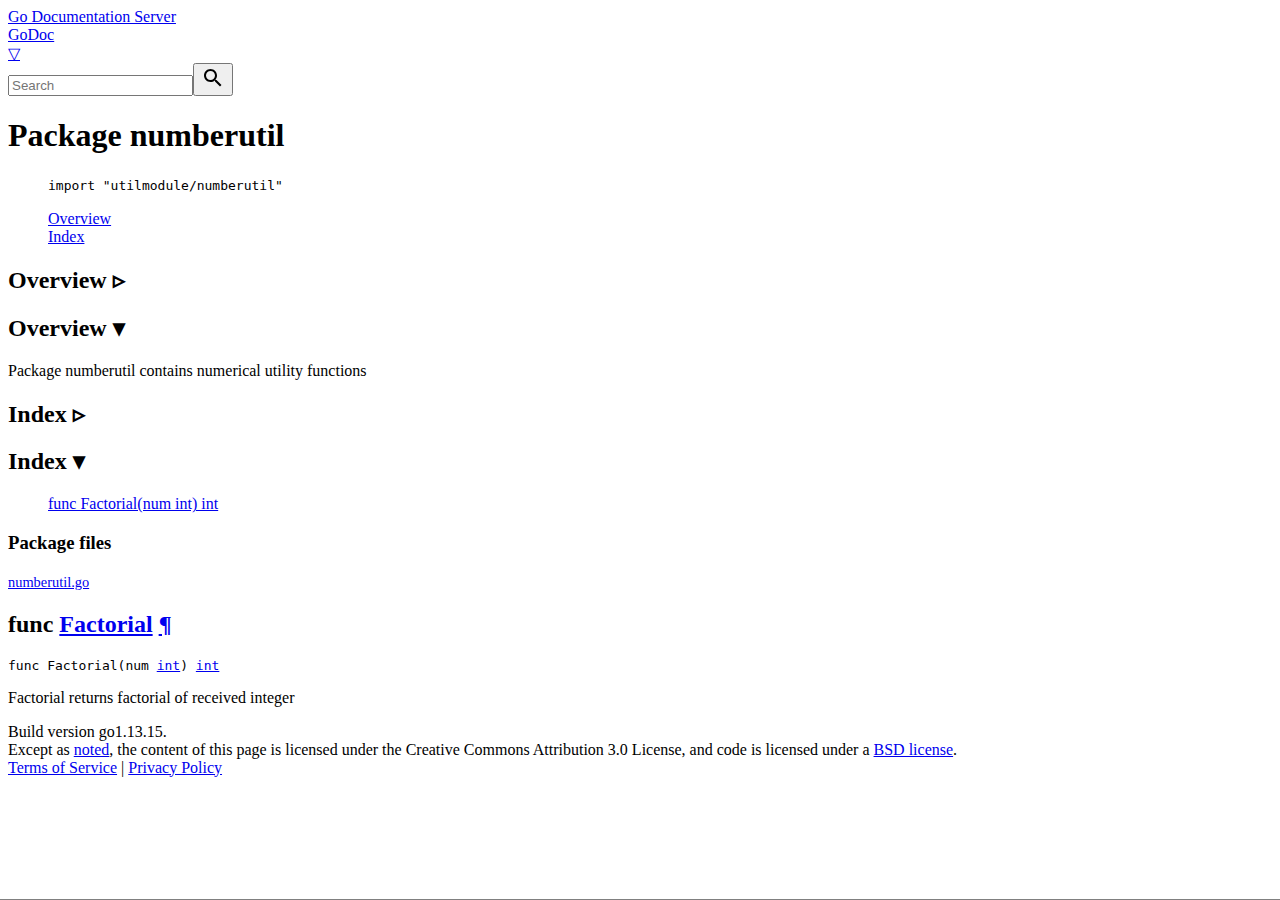
==== master/pkg/utilmodule/numberutil/index.html @ 40160426 "Update documentation" ====
<!DOCTYPE html>
<html>
<head>
<meta http-equiv="Content-Type" content="text/html; charset=utf-8">
<meta name="viewport" content="width=device-width, initial-scale=1">
<meta name="theme-color" content="#375EAB">

  <title>numberutil - Go Documentation Server</title>

<link type="text/css" rel="stylesheet" href="../../../lib/godoc/style.css">

<script>window.initFuncs = [];</script>
<script src="../../../lib/godoc/jquery.js" defer></script>



<script>var goVersion = "go1.13.15";</script>
<script src="../../../lib/godoc/godocs.js" defer></script>
</head>
<body>

<div id='lowframe' style="position: fixed; bottom: 0; left: 0; height: 0; width: 100%; border-top: thin solid grey; background-color: white; overflow: auto;">
...
</div><!-- #lowframe -->

<div id="topbar" class="wide"><div class="container">
<div class="top-heading" id="heading-wide"><a href="http://localhost:8080/pkg/">Go Documentation Server</a></div>
<div class="top-heading" id="heading-narrow"><a href="http://localhost:8080/pkg/">GoDoc</a></div>
<a href="index.html#" id="menu-button"><span id="menu-button-arrow">&#9661;</span></a>
<form method="GET" action="http://localhost:8080/search">
<div id="menu">

<span class="search-box"><input type="search" id="search" name="q" placeholder="Search" aria-label="Search" required><button type="submit"><span><!-- magnifying glass: --><svg width="24" height="24" viewBox="0 0 24 24"><title>submit search</title><path d="M15.5 14h-.79l-.28-.27C15.41 12.59 16 11.11 16 9.5 16 5.91 13.09 3 9.5 3S3 5.91 3 9.5 5.91 16 9.5 16c1.61 0 3.09-.59 4.23-1.57l.27.28v.79l5 4.99L20.49 19l-4.99-5zm-6 0C7.01 14 5 11.99 5 9.5S7.01 5 9.5 5 14 7.01 14 9.5 11.99 14 9.5 14z"/><path d="M0 0h24v24H0z" fill="none"/></svg></span></button></span>
</div>
</form>

</div></div>



<div id="page" class="wide">
<div class="container">


  <h1>
    Package numberutil
    <span class="text-muted"></span>
  </h1>







<div id="nav"></div>


<!--
	Copyright 2009 The Go Authors. All rights reserved.
	Use of this source code is governed by a BSD-style
	license that can be found in the LICENSE file.
-->
<!--
	Note: Static (i.e., not template-generated) href and id
	attributes start with "pkg-" to make it impossible for
	them to conflict with generated attributes (some of which
	correspond to Go identifiers).
-->

	<script>
	document.ANALYSIS_DATA = null;
	document.CALLGRAPH = null;
	</script>

	
		
		<div id="short-nav">
			<dl>
			<dd><code>import "utilmodule/numberutil"</code></dd>
			</dl>
			<dl>
			<dd><a href="index.html#pkg-overview" class="overviewLink">Overview</a></dd>
			<dd><a href="index.html#pkg-index" class="indexLink">Index</a></dd>
			
			
			</dl>
		</div>
		<!-- The package's Name is printed as title by the top-level template -->
		<div id="pkg-overview" class="toggleVisible">
			<div class="collapsed">
				<h2 class="toggleButton" title="Click to show Overview section">Overview ▹</h2>
			</div>
			<div class="expanded">
				<h2 class="toggleButton" title="Click to hide Overview section">Overview ▾</h2>
				<p>
Package numberutil contains numerical utility functions
</p>

				
			</div>
		</div>

		<div id="pkg-index" class="toggleVisible">
		<div class="collapsed">
			<h2 class="toggleButton" title="Click to show Index section">Index ▹</h2>
		</div>
		<div class="expanded">
			<h2 class="toggleButton" title="Click to hide Index section">Index ▾</h2>

		<!-- Table of contents for API; must be named manual-nav to turn off auto nav. -->
			<div id="manual-nav">
			<dl>
			
			
			
				
				<dd><a href="index.html#Factorial">func Factorial(num int) int</a></dd>
			
			
			
			</dl>
			</div><!-- #manual-nav -->

		

		
			<h3>Package files</h3>
			<p>
			<span style="font-size:90%">
			
				<a href="http://localhost:8080/src/utilmodule/numberutil/numberutil.go">numberutil.go</a>
			
			</span>
			</p>
		
		</div><!-- .expanded -->
		</div><!-- #pkg-index -->

		

		
		
		
			
			
			<h2 id="Factorial">func <a href="http://localhost:8080/src/utilmodule/numberutil/numberutil.go?s=130:157#L1">Factorial</a>
				<a class="permalink" href="index.html#Factorial">&#xb6;</a>
				
				
			</h2>
			<pre>func Factorial(num <a href="http://localhost:8080/pkg/builtin/#int">int</a>) <a href="http://localhost:8080/pkg/builtin/#int">int</a></pre>
			<p>
Factorial returns factorial of received integer
</p>

			
			

		
		
	

	







<div id="footer">
Build version go1.13.15.<br>
Except as <a href="https://developers.google.com/site-policies#restrictions">noted</a>,
the content of this page is licensed under the
Creative Commons Attribution 3.0 License,
and code is licensed under a <a href="http://localhost:8080/LICENSE">BSD license</a>.<br>
<a href="https://golang.org/doc/tos.html">Terms of Service</a> |
<a href="https://www.google.com/intl/en/policies/privacy/">Privacy Policy</a>
</div>

</div><!-- .container -->
</div><!-- #page -->
</body>
</html>
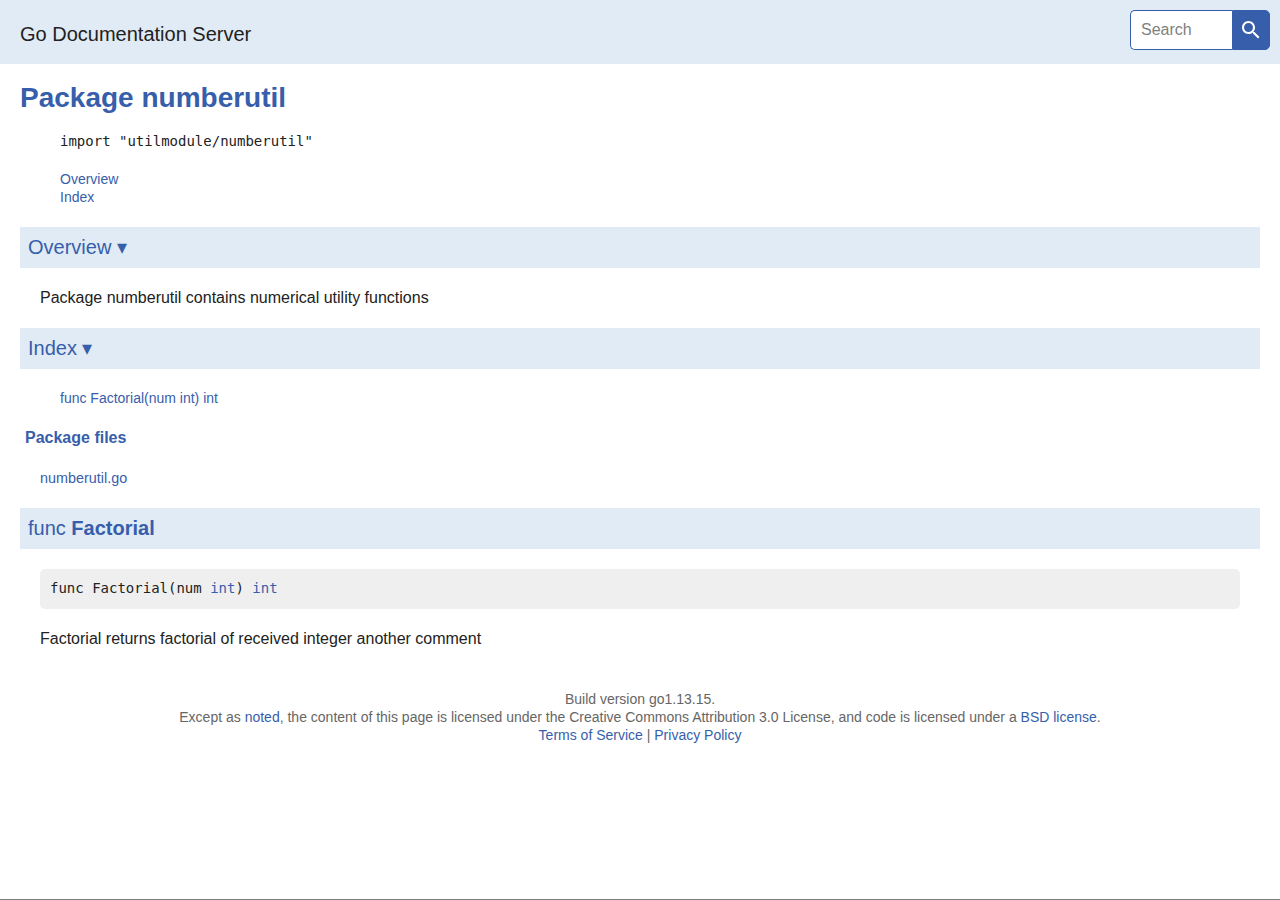
==== commit 5960d640: "Update documentation" ====
--- a/master/pkg/utilmodule/numberutil/index.html
+++ b/master/pkg/utilmodule/numberutil/index.html
@@ -144,7 +144,7 @@
 		
 			
 			
-			<h2 id="Factorial">func <a href="http://localhost:8080/src/utilmodule/numberutil/numberutil.go?s=130:157#L1">Factorial</a>
+			<h2 id="Factorial">func <a href="http://localhost:8080/src/utilmodule/numberutil/numberutil.go?s=149:176#L1">Factorial</a>
 				<a class="permalink" href="index.html#Factorial">&#xb6;</a>
 				
 				
@@ -152,6 +152,7 @@
 			<pre>func Factorial(num <a href="http://localhost:8080/pkg/builtin/#int">int</a>) <a href="http://localhost:8080/pkg/builtin/#int">int</a></pre>
 			<p>
 Factorial returns factorial of received integer
+another comment
 </p>
 
 			
--- a/master/lib/godoc/style.css
+++ b/master/lib/godoc/style.css
@@ -0,0 +1,897 @@
+body {
+  margin: 0;
+  font-family: Arial, sans-serif;
+  background-color: #fff;
+  line-height: 1.3;
+  text-align: center;
+  color: #222;
+}
+textarea {
+  /* Inherit text color from body avoiding illegible text in the case where the
+ 	* user has inverted the browsers custom text and background colors. */
+  color: inherit;
+}
+pre,
+code {
+  font-family: Menlo, monospace;
+  font-size: 0.875rem;
+}
+pre {
+  line-height: 1.4;
+  overflow-x: auto;
+}
+pre .comment {
+  color: #006600;
+}
+pre .highlight,
+pre .highlight-comment,
+pre .selection-highlight,
+pre .selection-highlight-comment {
+  background: #ffff00;
+}
+pre .selection,
+pre .selection-comment {
+  background: #ff9632;
+}
+pre .ln {
+  color: #999;
+  background: #efefef;
+}
+.ln {
+  -webkit-user-select: none;
+  -moz-user-select: none;
+  -ms-user-select: none;
+  user-select: none;
+
+  /* Ensure 8 characters in the document - which due to floating
+   * point rendering issues, might have a width of less than 1 each - are 8
+   * characters wide, so a tab in the 9th position indents properly. See
+   * https://github.com/webcompat/web-bugs/issues/17530#issuecomment-402675091
+   * for more information. */
+  display: inline-block;
+  width: 8ch;
+}
+
+.search-nav {
+  margin-left: 1.25rem;
+  font-size: 0.875rem;
+  column-gap: 1.25rem;
+  column-fill: auto;
+  column-width: 14rem;
+}
+
+.search-nav .indent {
+  margin-left: 1.25rem;
+}
+
+a,
+.exampleHeading .text,
+.expandAll {
+  color: #375eab;
+  text-decoration: none;
+}
+a:hover,
+.exampleHeading .text:hover,
+.expandAll:hover {
+  text-decoration: underline;
+}
+.article a {
+  text-decoration: underline;
+}
+.article .title a {
+  text-decoration: none;
+}
+
+.permalink {
+  display: none;
+}
+:hover > .permalink {
+  display: inline;
+}
+
+p,
+li {
+  max-width: 50rem;
+  word-wrap: break-word;
+}
+p,
+pre,
+ul,
+ol {
+  margin: 1.25rem;
+}
+pre {
+  background: #efefef;
+  padding: 0.625rem;
+  border-radius: 0.3125rem;
+}
+
+h1,
+h2,
+h3,
+h4,
+.rootHeading {
+  margin: 1.25rem 0 1.25rem;
+  padding: 0;
+  color: #375eab;
+  font-weight: bold;
+}
+h1 {
+  font-size: 1.75rem;
+  line-height: 1;
+}
+h1 .text-muted {
+  color: #777;
+}
+h2 {
+  font-size: 1.25rem;
+  background: #e0ebf5;
+  padding: 0.5rem;
+  line-height: 1.25;
+  font-weight: normal;
+  overflow: auto;
+  overflow-wrap: break-word;
+}
+h2 a {
+  font-weight: bold;
+}
+h3 {
+  font-size: 1.25rem;
+  line-height: 1.25;
+  overflow: auto;
+  overflow-wrap: break-word;
+}
+h3,
+h4 {
+  margin: 1.25rem 0.3125rem;
+}
+h4 {
+  font-size: 1rem;
+}
+.rootHeading {
+  font-size: 1.25rem;
+  margin: 0;
+}
+
+h2 > span,
+h3 > span {
+  float: right;
+  margin: 0 25px 0 0;
+  font-weight: normal;
+  color: #5279c7;
+}
+
+dl {
+  margin: 1.25rem;
+}
+dd {
+  margin: 0 0 0 1.25rem;
+}
+dl,
+dd {
+  font-size: 0.875rem;
+}
+div#nav table td {
+  vertical-align: top;
+}
+
+#pkg-index h3 {
+  font-size: 1rem;
+}
+.pkg-dir {
+  padding: 0 0.625rem;
+}
+.pkg-dir table {
+  border-collapse: collapse;
+  border-spacing: 0;
+}
+.pkg-name {
+  padding-right: 0.625rem;
+}
+.alert {
+  color: #aa0000;
+}
+
+.top-heading {
+  float: left;
+  padding: 1.313rem 0;
+  font-size: 1.25rem;
+  font-weight: normal;
+}
+.top-heading a {
+  color: #222;
+  text-decoration: none;
+}
+
+#pkg-examples h3 {
+  float: left;
+}
+
+#pkg-examples dl {
+  clear: both;
+}
+
+.expandAll {
+  cursor: pointer;
+  float: left;
+  margin: 1.25rem 0;
+}
+
+div#topbar {
+  background: #e0ebf5;
+  height: 4rem;
+  overflow: hidden;
+}
+
+div#page {
+  width: 100%;
+}
+div#page > .container,
+div#topbar > .container {
+  text-align: left;
+  margin-left: auto;
+  margin-right: auto;
+  padding: 0 1.25rem;
+}
+div#topbar > .container,
+div#page > .container {
+  max-width: 59.38rem;
+}
+div#page.wide > .container,
+div#topbar.wide > .container {
+  max-width: none;
+}
+div#plusone {
+  float: right;
+  clear: right;
+  margin-top: 0.3125rem;
+}
+
+div#footer {
+  text-align: center;
+  color: #666;
+  font-size: 0.875rem;
+  margin: 2.5rem 0;
+}
+
+div#menu > a,
+input#search,
+div#learn .buttons a,
+div.play .buttons a,
+div#blog .read a,
+#menu-button {
+  padding: 0.625rem;
+
+  text-decoration: none;
+  font-size: 1rem;
+  border-radius: 0.3125rem;
+}
+div#playground .buttons a,
+div#menu > a,
+input#search,
+#menu-button {
+  border: 0.0625rem solid #375eab;
+}
+div#playground .buttons a,
+div#menu > a,
+#menu-button {
+  color: white;
+  background: #375eab;
+}
+#playgroundButton.active {
+  background: white;
+  color: #375eab;
+}
+a#start,
+div#learn .buttons a,
+div.play .buttons a,
+div#blog .read a {
+  color: #222;
+  border: 0.0625rem solid #375eab;
+  background: #e0ebf5;
+}
+.download {
+  width: 9.375rem;
+}
+
+div#menu {
+  text-align: right;
+  padding: 0.625rem;
+  white-space: nowrap;
+  max-height: 0;
+  -moz-transition: max-height 0.25s linear;
+  transition: max-height 0.25s linear;
+  width: 100%;
+}
+div#menu.menu-visible {
+  max-height: 31.25rem;
+}
+div#menu > a,
+#menu-button {
+  margin: 0.625rem 0.125rem;
+  padding: 0.625rem;
+}
+::-webkit-input-placeholder {
+  color: #7f7f7f;
+  opacity: 1;
+}
+::placeholder {
+  color: #7f7f7f;
+  opacity: 1;
+}
+#menu .search-box {
+  display: inline-flex;
+  width: 8.75rem;
+}
+input#search {
+  background: white;
+  color: #222;
+  box-sizing: border-box;
+  -webkit-appearance: none;
+  border-top-right-radius: 0;
+  border-bottom-right-radius: 0;
+  border-right: 0;
+  margin-right: 0;
+  flex-grow: 1;
+  max-width: 100%;
+  min-width: 5.625rem;
+}
+input#search:-webkit-search-decoration {
+  -webkit-appearance: none;
+}
+input#search:-moz-ui-invalid {
+  box-shadow: unset;
+}
+input#search + button {
+  display: inline;
+  font-size: 1em;
+  background-color: #375eab;
+  color: white;
+  border: 0.0625rem solid #375eab;
+  border-top-left-radius: 0;
+  border-top-right-radius: 0.3125rem;
+  border-bottom-left-radius: 0;
+  border-bottom-right-radius: 0.3125rem;
+  margin-left: 0;
+  cursor: pointer;
+}
+input#search + button span {
+  display: flex;
+}
+input#search + button svg {
+  fill: white;
+}
+
+#menu-button {
+  display: none;
+  position: absolute;
+  right: 0.3125rem;
+  top: 0;
+  margin-right: 0.3125rem;
+}
+#menu-button-arrow {
+  display: inline-block;
+}
+.vertical-flip {
+  transform: rotate(-180deg);
+}
+
+div.left {
+  float: left;
+  clear: left;
+  margin-right: 2.5%;
+}
+div.right {
+  float: right;
+  clear: right;
+  margin-left: 2.5%;
+}
+div.left,
+div.right {
+  width: 45%;
+}
+
+div#learn,
+div#about {
+  padding-top: 1.25rem;
+}
+div#learn h2,
+div#about {
+  margin: 0;
+}
+div#about {
+  font-size: 1.25rem;
+  margin: 0 auto 1.875rem;
+}
+a#start {
+  display: block;
+  padding: 0.625rem;
+
+  text-align: center;
+  text-decoration: none;
+  border-radius: 0.3125rem;
+}
+a#start .big {
+  display: block;
+  font-weight: bold;
+  font-size: 1.25rem;
+}
+a#start .desc {
+  display: block;
+  font-size: 0.875rem;
+  font-weight: normal;
+  margin-top: 0.3125rem;
+}
+
+div#learn .popout {
+  float: right;
+  display: block;
+  cursor: pointer;
+  font-size: 0.75rem;
+  background: url(../../doc/share.png) no-repeat;
+  background-position: right center;
+  padding: 0.375rem 1.688rem;
+}
+div#learn pre,
+div#learn textarea {
+  padding: 0;
+  margin: 0;
+  font-family: Menlo, monospace;
+  font-size: 0.875rem;
+}
+div#learn .input {
+  padding: 0.625rem;
+  margin-top: 0.625rem;
+  height: 9.375rem;
+
+  border-top-left-radius: 0.3125rem;
+  border-top-right-radius: 0.3125rem;
+}
+div#learn .input textarea {
+  width: 100%;
+  height: 100%;
+  border: none;
+  outline: none;
+  resize: none;
+}
+div#learn .output {
+  border-top: none !important;
+
+  padding: 0.625rem;
+  height: 3.688rem;
+  overflow: auto;
+
+  border-bottom-right-radius: 0.3125rem;
+  border-bottom-left-radius: 0.3125rem;
+}
+div#learn .output pre {
+  padding: 0;
+  border-radius: 0;
+}
+div#learn .input,
+div#learn .input textarea,
+div#learn .output,
+div#learn .output pre {
+  background: #ffffd8;
+}
+div#learn .input,
+div#learn .output {
+  border: 0.0625rem solid #375eab;
+}
+div#learn .buttons {
+  float: right;
+  padding: 1.25rem 0 0.625rem 0;
+  text-align: right;
+}
+div#learn .buttons a {
+  height: 1rem;
+  margin-left: 0.3125rem;
+  padding: 0.625rem;
+}
+div#learn .toys {
+  margin-top: 0.5rem;
+}
+div#learn .toys select {
+  font-size: 0.875rem;
+  border: 0.0625rem solid #375eab;
+  margin: 0;
+}
+div#learn .output .exit {
+  display: none;
+}
+
+div#video {
+  max-width: 100%;
+}
+div#blog,
+div#video {
+  margin-top: 2.5rem;
+}
+div#blog > a,
+div#blog > div,
+div#blog > h2,
+div#video > a,
+div#video > div,
+div#video > h2 {
+  margin-bottom: 0.625rem;
+}
+div#blog .title,
+div#video .title {
+  display: block;
+  font-size: 1.25rem;
+}
+div#blog .when {
+  color: #666;
+  font-size: 0.875rem;
+}
+div#blog .read {
+  text-align: right;
+}
+
+@supports (--c: 0) {
+  [style*='--aspect-ratio-padding:'] {
+    position: relative;
+    overflow: hidden;
+    padding-top: var(--aspect-ratio-padding);
+  }
+
+  [style*='--aspect-ratio-padding:'] > * {
+    position: absolute;
+    top: 0;
+    left: 0;
+    width: 100%;
+    height: 100%;
+  }
+}
+
+.toggleButton {
+  cursor: pointer;
+}
+.toggle > .collapsed {
+  display: block;
+}
+.toggle > .expanded {
+  display: none;
+}
+.toggleVisible > .collapsed {
+  display: none;
+}
+.toggleVisible > .expanded {
+  display: block;
+}
+
+table.codetable {
+  margin-left: auto;
+  margin-right: auto;
+  border-style: none;
+}
+table.codetable td {
+  padding-right: 0.625rem;
+}
+hr {
+  border-style: none;
+  border-top: 0.0625rem solid black;
+}
+
+img.gopher {
+  float: right;
+  margin-left: 0.625rem;
+  margin-top: -2.5rem;
+  margin-bottom: 0.625rem;
+  z-index: -1;
+}
+h2 {
+  clear: right;
+}
+
+/* example and drop-down playground */
+div.play {
+  padding: 0 1.25rem 2.5rem 1.25rem;
+}
+div.play pre,
+div.play textarea,
+div.play .lines {
+  padding: 0;
+  margin: 0;
+  font-family: Menlo, monospace;
+  font-size: 0.875rem;
+}
+div.play .input {
+  padding: 0.625rem;
+  margin-top: 0.625rem;
+
+  border-top-left-radius: 0.3125rem;
+  border-top-right-radius: 0.3125rem;
+
+  overflow: hidden;
+}
+div.play .input textarea {
+  width: 100%;
+  height: 100%;
+  border: none;
+  outline: none;
+  resize: none;
+
+  overflow: hidden;
+}
+div#playground .input textarea {
+  overflow: auto;
+  resize: auto;
+}
+div.play .output {
+  border-top: none !important;
+
+  padding: 0.625rem;
+  max-height: 12.5rem;
+  overflow: auto;
+
+  border-bottom-right-radius: 0.3125rem;
+  border-bottom-left-radius: 0.3125rem;
+}
+div.play .output pre {
+  padding: 0;
+  border-radius: 0;
+}
+div.play .input,
+div.play .input textarea,
+div.play .output,
+div.play .output pre {
+  background: #ffffd8;
+}
+div.play .input,
+div.play .output {
+  border: 0.0625rem solid #375eab;
+}
+div.play .buttons {
+  float: right;
+  padding: 1.25rem 0 0.625rem 0;
+  text-align: right;
+}
+div.play .buttons a {
+  height: 1rem;
+  margin-left: 0.3125rem;
+  padding: 0.625rem;
+  cursor: pointer;
+}
+.output .stderr {
+  color: #933;
+}
+.output .system {
+  color: #999;
+}
+
+/* drop-down playground */
+div#playground {
+  /* start hidden; revealed by javascript */
+  display: none;
+}
+div#playground {
+  position: absolute;
+  top: 3.938rem;
+  right: 1.25rem;
+  padding: 0 0.625rem 0.625rem 0.625rem;
+  z-index: 1;
+  text-align: left;
+  background: #e0ebf5;
+
+  border: 0.0625rem solid #b0bbc5;
+  border-top: none;
+
+  border-bottom-left-radius: 0.3125rem;
+  border-bottom-right-radius: 0.3125rem;
+}
+div#playground .code {
+  width: 32.5rem;
+  height: 12.5rem;
+}
+div#playground .output {
+  height: 6.25rem;
+}
+
+/* Inline runnable snippets (play.js/initPlayground) */
+#content .code pre,
+#content .playground pre,
+#content .output pre {
+  margin: 0;
+  padding: 0;
+  background: none;
+  border: none;
+  outline: 0 solid transparent;
+  overflow: auto;
+}
+#content .playground .number,
+#content .code .number {
+  color: #999;
+}
+#content .code,
+#content .playground,
+#content .output {
+  width: auto;
+  margin: 1.25rem;
+  padding: 0.625rem;
+  border-radius: 0.3125rem;
+}
+#content .code,
+#content .playground {
+  background: #e9e9e9;
+}
+#content .output {
+  background: #202020;
+}
+#content .output .stdout,
+#content .output pre {
+  color: #e6e6e6;
+}
+#content .output .stderr,
+#content .output .error {
+  color: rgb(244, 74, 63);
+}
+#content .output .system,
+#content .output .exit {
+  color: rgb(255, 209, 77);
+}
+#content .buttons {
+  position: relative;
+  float: right;
+  top: -3.125rem;
+  right: 1.875rem;
+}
+#content .output .buttons {
+  top: -3.75rem;
+  right: 0;
+  height: 0;
+}
+#content .buttons .kill {
+  display: none;
+  visibility: hidden;
+}
+a.error {
+  font-weight: bold;
+  color: white;
+  background-color: darkred;
+  border-bottom-left-radius: 0.25rem;
+  border-bottom-right-radius: 0.25rem;
+  border-top-left-radius: 0.25rem;
+  border-top-right-radius: 0.25rem;
+  padding: 0.125rem 0.25rem 0.125rem 0.25rem; /* TRBL */
+}
+
+#heading-narrow {
+  display: none;
+}
+
+.downloading {
+  background: #f9f9be;
+  padding: 0.625rem;
+  text-align: center;
+  border-radius: 0.3125rem;
+}
+
+@media (max-width: 58.125em) {
+  #heading-wide {
+    display: none;
+  }
+  #heading-narrow {
+    display: block;
+  }
+}
+
+@media (max-width: 47.5em) {
+  .container .left,
+  .container .right {
+    width: auto;
+    float: none;
+  }
+
+  div#about {
+    max-width: 31.25rem;
+    text-align: center;
+  }
+}
+
+@media (min-width: 43.75em) and (max-width: 62.5em) {
+  div#menu > a {
+    margin: 0.3125rem 0;
+    font-size: 0.875rem;
+  }
+
+  input#search {
+    font-size: 0.875rem;
+  }
+}
+
+@media (max-width: 43.75em) {
+  body {
+    font-size: 0.9375rem;
+  }
+
+  div#playground {
+    left: 0;
+    right: 0;
+  }
+
+  pre,
+  code {
+    font-size: 0.866rem;
+  }
+
+  div#page > .container {
+    padding: 0 0.625rem;
+  }
+
+  div#topbar {
+    height: auto;
+    padding: 0.625rem;
+  }
+
+  div#topbar > .container {
+    padding: 0;
+  }
+
+  #heading-wide {
+    display: block;
+  }
+  #heading-narrow {
+    display: none;
+  }
+
+  .top-heading {
+    float: none;
+    display: inline-block;
+    padding: 0.75rem;
+  }
+
+  div#menu {
+    padding: 0;
+    min-width: 0;
+    text-align: left;
+    float: left;
+  }
+
+  div#menu > a {
+    display: block;
+    margin-left: 0;
+    margin-right: 0;
+  }
+
+  #menu .search-box {
+    display: flex;
+    width: 100%;
+  }
+
+  #menu-button {
+    display: inline-block;
+  }
+
+  p,
+  pre,
+  ul,
+  ol {
+    margin: 0.625rem;
+  }
+
+  .pkg-synopsis {
+    display: none;
+  }
+
+  img.gopher {
+    display: none;
+  }
+}
+
+@media (max-width: 30em) {
+  #heading-wide {
+    display: none;
+  }
+  #heading-narrow {
+    display: block;
+  }
+}
+
+@media print {
+  pre {
+    background: #fff;
+    border: 0.0625rem solid #bbb;
+    white-space: pre-wrap;
+  }
+}
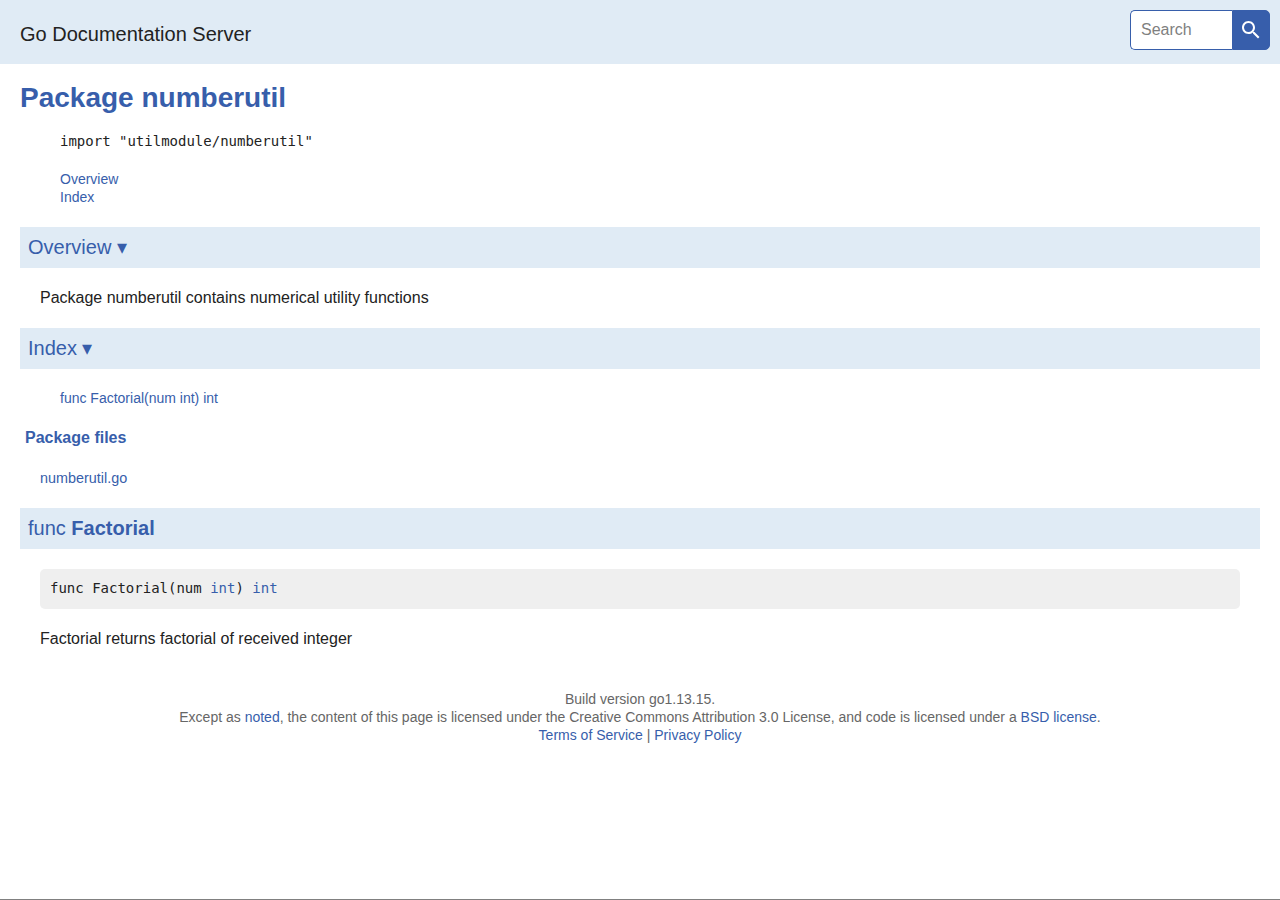
==== commit 44f18020: "Update documentation" ====
--- a/master/pkg/utilmodule/numberutil/index.html
+++ b/master/pkg/utilmodule/numberutil/index.html
@@ -144,7 +144,7 @@
 		
 			
 			
-			<h2 id="Factorial">func <a href="http://localhost:8080/src/utilmodule/numberutil/numberutil.go?s=149:176#L1">Factorial</a>
+			<h2 id="Factorial">func <a href="http://localhost:8080/src/utilmodule/numberutil/numberutil.go?s=130:157#L1">Factorial</a>
 				<a class="permalink" href="index.html#Factorial">&#xb6;</a>
 				
 				
@@ -152,7 +152,6 @@
 			<pre>func Factorial(num <a href="http://localhost:8080/pkg/builtin/#int">int</a>) <a href="http://localhost:8080/pkg/builtin/#int">int</a></pre>
 			<p>
 Factorial returns factorial of received integer
-another comment
 </p>
 
 			
